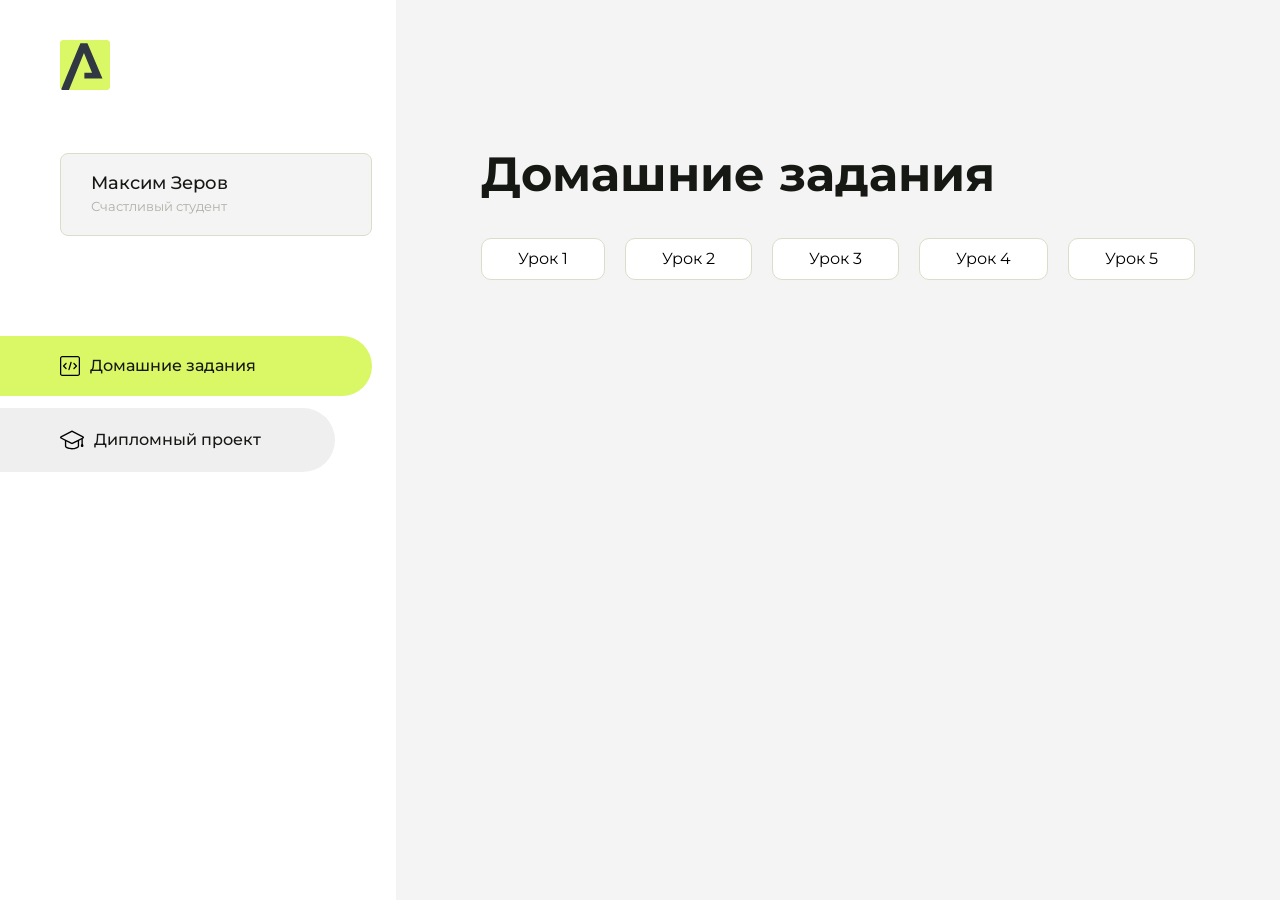
==== index.html @ b657c426 "Update index.html" ====
<!DOCTYPE html>
<html lang="en">
<head>
    <meta charset="UTF-8">
    <meta name="viewport" content="width=device-width, initial-scale=1.0">
    <title>Домашняя работа</title>
    <link rel="shortcut icon" href="src/logo.ico" type="image/x-icon">
    <link rel="preconnect" href="https://fonts.googleapis.com">
    <link rel="preconnect" href="https://fonts.gstatic.com" crossorigin>
    <link href="https://fonts.googleapis.com/css2?family=Montserrat:wght@400;500;700&family=Rubik:wght@500&display=swap"
          rel="stylesheet">
    <link rel="stylesheet" href="src/style.css">
</head>
<body id="body">
<div class="overlay" id="overlay"></div>
<div class="layout">
    <div class="burger" id="burger">
        <svg viewBox="0 0 24 24" fill="none" xmlns="http://www.w3.org/2000/svg">
            <g id="SVGRepo_bgCarrier" stroke-width="0"></g>
            <g id="SVGRepo_tracerCarrier" stroke-linecap="round" stroke-linejoin="round"></g>
            <g id="SVGRepo_iconCarrier">
                <path d="M4 18L20 18" stroke="#DAF765" stroke-width="2" stroke-linecap="round"></path>
                <path d="M4 12L20 12" stroke="#DAF765" stroke-width="2" stroke-linecap="round"></path>
                <path d="M4 6L20 6" stroke="#DAF765" stroke-width="2" stroke-linecap="round"></path>
            </g>
        </svg>
    </div>
    <aside class="sidebar" id="sidebar">
        <div class="sidebar__inner">
            <div class="logo">
                <svg width="50" height="50" viewBox="0 0 50 50" fill="none" xmlns="http://www.w3.org/2000/svg">
                    <g clip-path="url(#clip0_513_74730)">
                        <path d="M46.17 -0.257004H3.83C1.57281 -0.257004 -0.257 1.57281 -0.257 3.83V46.17C-0.257 48.4272 1.57281 50.257 3.83 50.257H46.17C48.4272 50.257 50.257 48.4272 50.257 46.17V3.83C50.257 1.57281 48.4272 -0.257004 46.17 -0.257004Z"
                              fill="#DAF765"/>
                        <path d="M24.375 38.4H42.461L27.441 3.1585H20.4355C20.4355 3.1585 6.7895 35.881 1.1945 49.294C2.015 50.0275 3.0945 50.257 3.6945 50.257H8.8445L23.954 13.07L32.0465 32.8285H24.375V38.4Z"
                              fill="#323843"/>
                    </g>
                    <defs>
                        <clipPath id="clip0_513_74730">
                            <rect width="50" height="50" fill="white"/>
                        </clipPath>
                    </defs>
                </svg>
            </div>
            <div class="sidebar__user">
                <div class="sidebar__name">Максим Зеров</div>
                <div class="sidebar__text">Счастливый студент</div>
            </div>
            <div class="sidebar__tabs">
                <div class="sidebar__item">
                    <button class="sidebar__button active" id="tasks">
                        <svg xmlns="http://www.w3.org/2000/svg" width="20" height="20" viewBox="0 0 20 20" fill="none">
                            <g clip-path="url(#clip0_704_74543)">
                                <path d="M17.7083 20H2.29167C1.0275 20 0 18.9725 0 17.7083V2.29167C0 1.0275 1.0275 0 2.29167 0H17.7083C18.9725 0 20 1.0275 20 2.29167V17.7083C20 18.9725 18.9725 20 17.7083 20ZM2.29167 1.25C1.7175 1.25 1.25 1.7175 1.25 2.29167V17.7083C1.25 18.2825 1.7175 18.75 2.29167 18.75H17.7083C18.2825 18.75 18.75 18.2825 18.75 17.7083V2.29167C18.75 1.7175 18.2825 1.25 17.7083 1.25H2.29167Z"
                                      fill="black"/>
                                <path d="M6.04167 13.125C5.88167 13.125 5.72167 13.0642 5.6 12.9417L3.1 10.4417C2.85583 10.1975 2.85583 9.80167 3.1 9.5575L5.6 7.0575C5.84417 6.81333 6.24 6.81333 6.48417 7.0575C6.72833 7.30167 6.72833 7.6975 6.48417 7.94167L4.42583 10L6.48417 12.0583C6.72833 12.3025 6.72833 12.6983 6.48417 12.9425C6.36167 13.0642 6.20167 13.125 6.04167 13.125Z"
                                      fill="black"/>
                                <path d="M8.95833 14.1667C8.9 14.1667 8.84 14.1583 8.78167 14.1417C8.45083 14.0442 8.26083 13.6967 8.35833 13.3658L10.4417 6.28251C10.5392 5.95084 10.8892 5.76417 11.2175 5.85917C11.5483 5.95667 11.7383 6.30417 11.6408 6.63501L9.5575 13.7183C9.47833 13.9908 9.22833 14.1667 8.95833 14.1667Z"
                                      fill="black"/>
                                <path d="M13.9583 13.125C13.7983 13.125 13.6383 13.0642 13.5167 12.9417C13.2725 12.6975 13.2725 12.3017 13.5167 12.0575L15.575 9.99916L13.5167 7.94083C13.2725 7.69666 13.2725 7.30083 13.5167 7.05666C13.7608 6.81249 14.1567 6.81249 14.4008 7.05666L16.9008 9.55666C17.145 9.80083 17.145 10.1967 16.9008 10.4408L14.4008 12.9408C14.2783 13.0642 14.1183 13.125 13.9583 13.125Z"
                                      fill="black"/>
                            </g>
                            <defs>
                                <clipPath id="clip0_704_74543">
                                    <rect width="20" height="20" fill="white"/>
                                </clipPath>
                            </defs>
                        </svg>
                        <span>Домашние задания</span></button>
                </div>
                <div class="sidebar__item">
                    <button class="sidebar__button" id="diplom">
                        <svg xmlns="http://www.w3.org/2000/svg" width="24" height="24" viewBox="0 0 24 24" fill="none">
                            <g clip-path="url(#clip0_704_74553)">
                                <path d="M23.2628 10.5971C23.7176 10.365 24 9.90375 24 9.39337C24 8.883 23.7176 8.42175 23.2628 8.18962L12.6135 2.75362C12.2291 2.55824 11.7705 2.55787 11.3854 2.75399L0.736875 8.19C0.282375 8.42175 0 8.883 0 9.39337C0 9.90375 0.282375 10.365 0.736875 10.5971L4.89038 12.7177V18.2074C4.89038 19.8154 8.412 21.393 12 21.393C15.5884 21.393 19.1096 19.815 19.1096 18.2074V12.7174L21.4609 11.517V15.8017L20.901 17.2305C20.7409 17.6389 20.7934 18.0994 21.0405 18.4616C21.2876 18.8246 21.6979 19.041 22.1366 19.041C22.5754 19.041 22.9852 18.8246 23.2324 18.462C23.4795 18.099 23.532 17.6385 23.3719 17.2301L22.8124 15.8021V10.827L23.2628 10.5971ZM17.7623 18.1721C17.6198 18.6375 15.3491 20.0419 12 20.0419C8.65088 20.0419 6.38025 18.6375 6.2415 18.2074V12.3037L6.23887 12.3019C6.23812 12.057 6.1065 11.8207 5.87325 11.7019L1.3515 9.39337L12 3.95737L22.6489 9.39337L12 14.8294L5.87325 11.7019C5.54063 11.5331 4.6695 11.6674 4.5 12C4.33012 12.3322 4.55813 12.5479 4.89038 12.7177L11.3857 16.0331C11.5781 16.1314 11.7889 16.1805 12 16.1805C12.2107 16.1805 12.4222 16.1314 12.6146 16.0331L17.7593 13.407L17.7623 18.1721Z"
                                      fill="black"/>
                            </g>
                            <defs>
                                <clipPath id="clip0_704_74553">
                                    <rect width="24" height="24" fill="white"/>
                                </clipPath>
                            </defs>
                        </svg>
                        <span>Дипломный проект</span></button>
                </div>
            </div>
        </div>

    </aside>
    <div class="content">
        <div class="container">
            <div class="content__block" id="tasksBlock">
                <div class="content__title">Домашние задания</div>
                <ul class="content__list">
                    <li class="content__list-item">
                        <a href="lesson1/index.html">Урок 1</a>
                    </li>
                     <li class="content__list-item">
                        <a href="lesson2/index.html">Урок 2</a>
                    </li>
                    <li class="content__list-item">
                        <a href="lesson3/index.html">Урок 3</a>
                    </li>
                       <li class="content__list-item">
                        <a href="lesson4/index.html">Урок 4</a>
                    </li>
                      <li class="content__list-item">
                        <a href="lesson5/index.html">Урок 5</a>
                    </li>
                </ul>
            </div>
            <div class="content__block hidden" id="diplomBlock">
                <div class="content__title">Дипломный проект</div>
                <div class="content__list-diplom">
                    <a href="ПАПКА-С-НОМЕРОМ-УРОКА">Ссылка на ДЗ</a>
                </div>
                <div class="content__decor">
                    <div class="content__decor-text">Давай проверим, чему ты научился!</div>
                    <div class="content__decor-img">
                        <img src="src/decor.png" alt="decor">
                    </div>
                </div>
            </div>
        </div>
    </div>
</div>
<script src="src/index.js"></script>
</body>
</html>
---- src/style.css ----
*{padding: 0;margin: 0;border: 0;}
*,*:before,*:after{-webkit-box-sizing: border-box;box-sizing: border-box;}
:focus,:active{outline: none;}
a:focus,a:active{outline: none;}
nav,footer,header,aside{display: block;}
html,body{
    height:100%;width:100%;
    font-size:100%;line-height:1;-ms-text-size-adjust:100%;-moz-text-size-adjust:100%;-webkit-text-size-adjust:100%;}
input,button,textarea{font-family:inherit;}
input::-ms-clear{display: none;}
button{cursor: pointer;}
button::-moz-focus-inner{padding:0;border:0;}
a,a:visited{text-decoration: none;}
a:hover{text-decoration: none;}
ul li{list-style: none;}
img{vertical-align: top;}
h1,h2,h3,h4,h5,h6{font-size:inherit;font-weight: inherit;}
a{color:inherit;}



body {
    font-family: "Montserrat",SansSerif;
    color: black;
}

body.overflow {
    overflow: hidden;
}



.layout {
    display: -webkit-box;
    display: -ms-flexbox;
    display: flex;
    min-height: 100vh;
}

.sidebar {
    padding: 40px 24px 40px 0;
    -ms-flex-negative: 0;
    flex-shrink: 0;
    background-color: white;
}



.content {
    -webkit-box-flex: 1;
    -ms-flex-positive: 1;
    flex-grow: 1;
    background-color: #F4F4F4;
}

.container {
    display: -webkit-box;
    display: -ms-flexbox;
    display: flex;
    -webkit-box-orient: vertical;
    -webkit-box-direction: normal;
    -ms-flex-direction: column;
    flex-direction: column;
    -webkit-box-pack: center;
    -ms-flex-pack: center;
    justify-content: center;
    -webkit-box-align: center;
    -ms-flex-align: center;
    align-items: center;
    padding: 150px 60px 80px 60px;
}


.logo {
    margin-left: 60px;
    margin-bottom: 60px;
}

.sidebar__user {
    background-color: #F4F4F4;
    padding: 20px 30px;
    margin-left: 60px;
    margin-bottom: 100px;
    border-radius: 8px;
    border: 1px solid #DADEC9;
}

.sidebar__name {
    color:#161814;
    font-size: 18px;
    font-weight: 500;
    margin-bottom: 6px;
}

.sidebar__text {
    color: #AFB1A7;
    font-size: 13px;
    font-weight: 400;
    line-height: 130%; /* 16.9px */
}

.sidebar__item {
    width: 372px;
}

.sidebar__button {
    display: -webkit-box;
    display: -ms-flexbox;
    display: flex;
    -webkit-box-align: center;
    -ms-flex-align: center;
    align-items: center;
    gap: 10px;
    padding: 20px 60px;
    margin-bottom: 12px;
    border-radius: 0px 100px 100px 0px;
    -webkit-transition: all .5s;
    -o-transition: all .5s;
    transition: all .5s;
    cursor: pointer;
    width: 90%;
    color:#161814;
    font-size: 16px;
    font-weight: 500;
}

.sidebar__button.active , .sidebar__button:hover {
    width: 100%;
    background-color: #DAF765;
}


.content__title {
    color: #161814;
    font-size: 48px;
    font-weight: 700;
    margin-bottom: 40px;
}

.content__list {
    display: -webkit-box;
    display: -ms-flexbox;
    display: flex;
    -webkit-box-align: center;
    -ms-flex-align: center;
    align-items: center;
    -ms-flex-wrap: wrap;
    flex-wrap: wrap;
    gap: 20px;
}



.content__list-item  {
    cursor: pointer;
    padding: 12px 18px;
    background-color: #fff;
    border-radius: 10px;
    border: 1px solid #DADEC9;
    -webkit-transition: all .3s;
    -o-transition: all .3s;
    transition: all .3s;
}

.content__list-item:hover,.content__list-diplom:hover {
    background-color: #AFB1A7;
}

li a {
    padding: 12px 18px;

}


.content__list-diplom {
    -webkit-transition: all .3s;
    -o-transition: all .3s;
    transition: all .3s;
    display: inline-block;
    padding: 12px 18px;
    background-color: #fff;
    border-radius: 10px;
    border: 1px solid #DADEC9;
}

.content__decor {
    display: -webkit-box;
    display: -ms-flexbox;
    display: flex;
    -webkit-box-align: center;
    -ms-flex-align: center;
    align-items: center;
}

.content__decor-text {
    color:#BEDD44;
    font-size: 36px;
    font-weight: 700;
    line-height: 110%; /* 39.6px */
}

.content__block {
    max-width: 1200px;
}

.content__block.hidden {
    display: none;
}

.content__decor-img img{
    width: 100%;
}

.burger {
    display: none;
    padding: 5px;
    position: fixed;
    top: 3%;
    right: 7%;
    width: 40px;
    height: 40px;
    background-color: #161814;
    border-radius: 50%;
    z-index: 10;
    border: 1px solid #DAF765;
}

@media (max-width: 768px) {
    .burger {
        display: block;
    }

    .sidebar {
        -webkit-transition: all .3s;
        -o-transition: all .3s;
        transition: all .3s;
        -webkit-transform: translateX(-100%);
        -ms-transform: translateX(-100%);
        transform: translateX(-100%);
        position: fixed;
        top: 0;
        left: 0;
        bottom: 0;
        z-index: 5;
    }

    .sidebar.show {
        -webkit-transform: translateX(0%);
        -ms-transform: translateX(0%);
        transform: translateX(0%);
    }

    .overlay {
        opacity: 0;
        pointer-events: none;
        -webkit-transition: all .3s;
        -o-transition: all .3s;
        transition: all .3s;
        position: absolute;
        top: 0;
        right: 0;
        left: 0;
        bottom: 0;
        z-index: 3;
        background-color: #000000e0;
    }

    .overlay.show {
        opacity: 1;
        pointer-events: all;
    }

    .container {
        padding: 40px 20px;
        min-height: 100%;
    }

    .content__decor {
        margin-top: 20px;
        -webkit-box-orient: vertical;
        -webkit-box-direction: normal;
        -ms-flex-direction: column;
        flex-direction: column;
    }
}

@media (max-width: 400px) {
    .sidebar__user {
        margin-left: 0;
    }
}
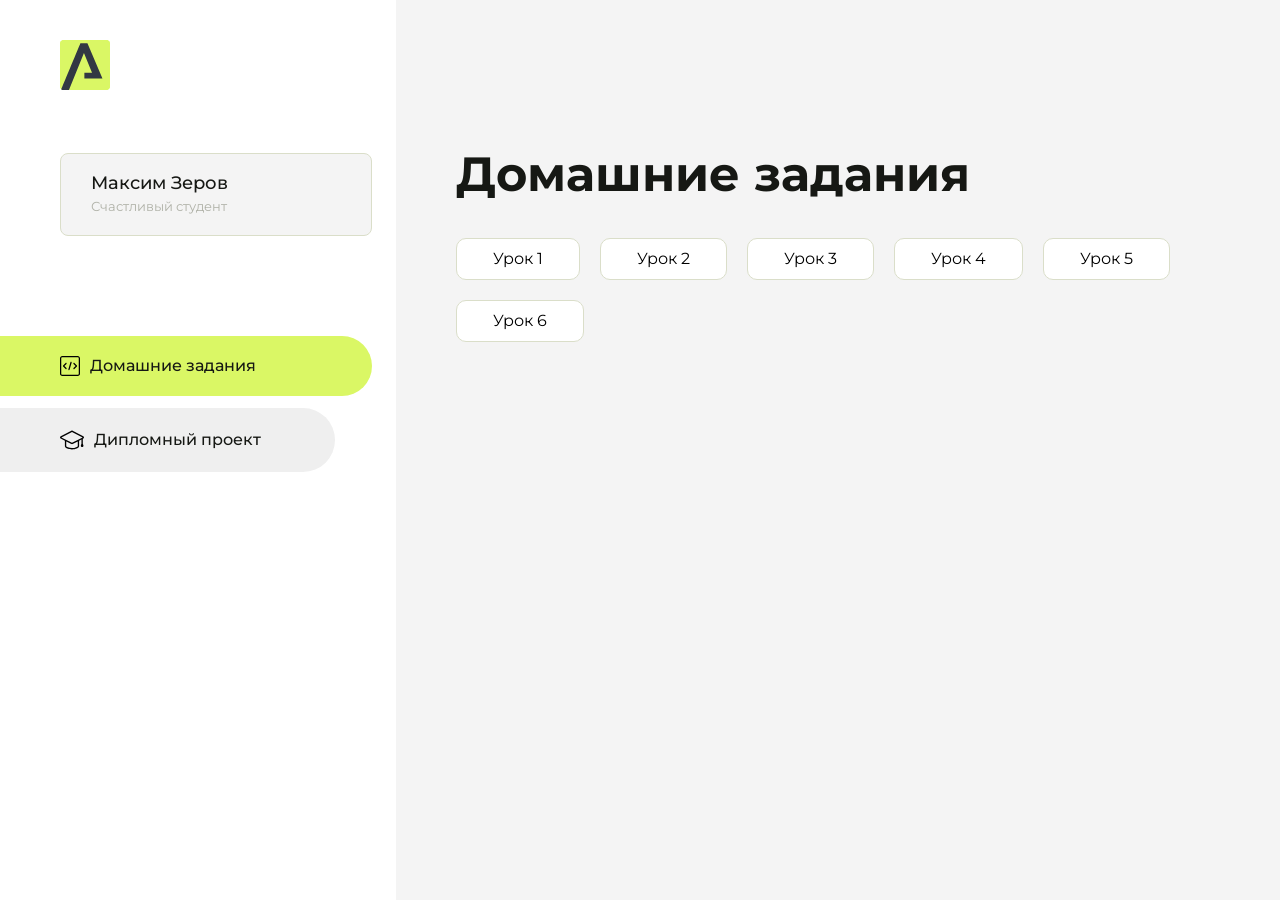
==== commit ebdc8f6b: "Update index.html" ====
--- a/index.html
+++ b/index.html
@@ -107,6 +107,9 @@
                       <li class="content__list-item">
                         <a href="lesson5/index.html">Урок 5</a>
                     </li>
+                       <li class="content__list-item">
+                        <a href="lesson6/index.html">Урок 6</a>
+                    </li>
                 </ul>
             </div>
             <div class="content__block hidden" id="diplomBlock">
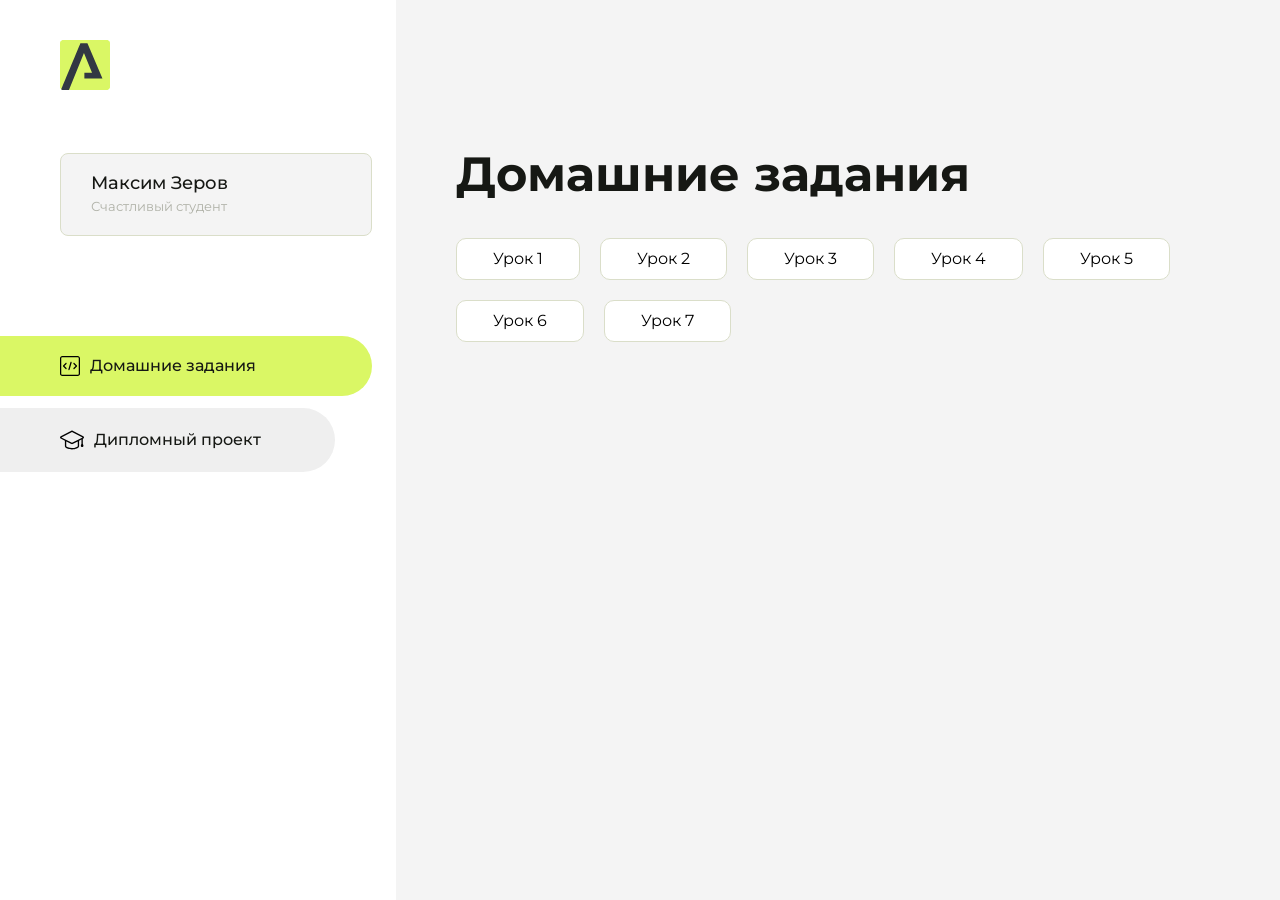
==== commit 1c42234b: "Update index.html" ====
--- a/index.html
+++ b/index.html
@@ -110,6 +110,9 @@
                        <li class="content__list-item">
                         <a href="lesson6/index.html">Урок 6</a>
                     </li>
+                    <li class="content__list-item">
+                        <a href="Todo List/index.html">Урок 7</a>
+                    </li>
                 </ul>
             </div>
             <div class="content__block hidden" id="diplomBlock">
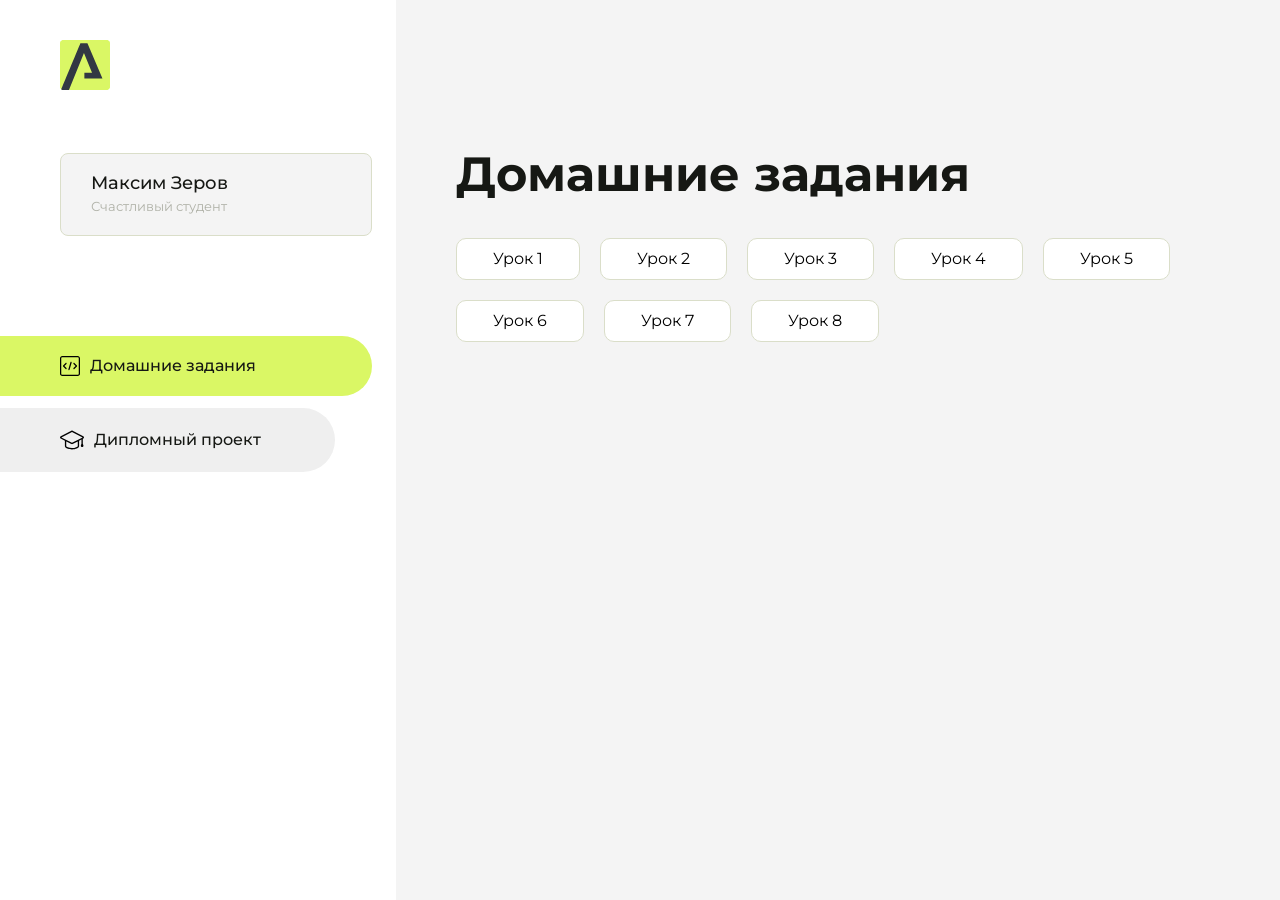
==== commit e1dfaff8: "Update index.html" ====
--- a/index.html
+++ b/index.html
@@ -113,6 +113,9 @@
                     <li class="content__list-item">
                         <a href="Todo List/index.html">Урок 7</a>
                     </li>
+                     <li class="content__list-item">
+                        <a href="todoUp/index.html">Урок 8</a>
+                    </li>
                 </ul>
             </div>
             <div class="content__block hidden" id="diplomBlock">
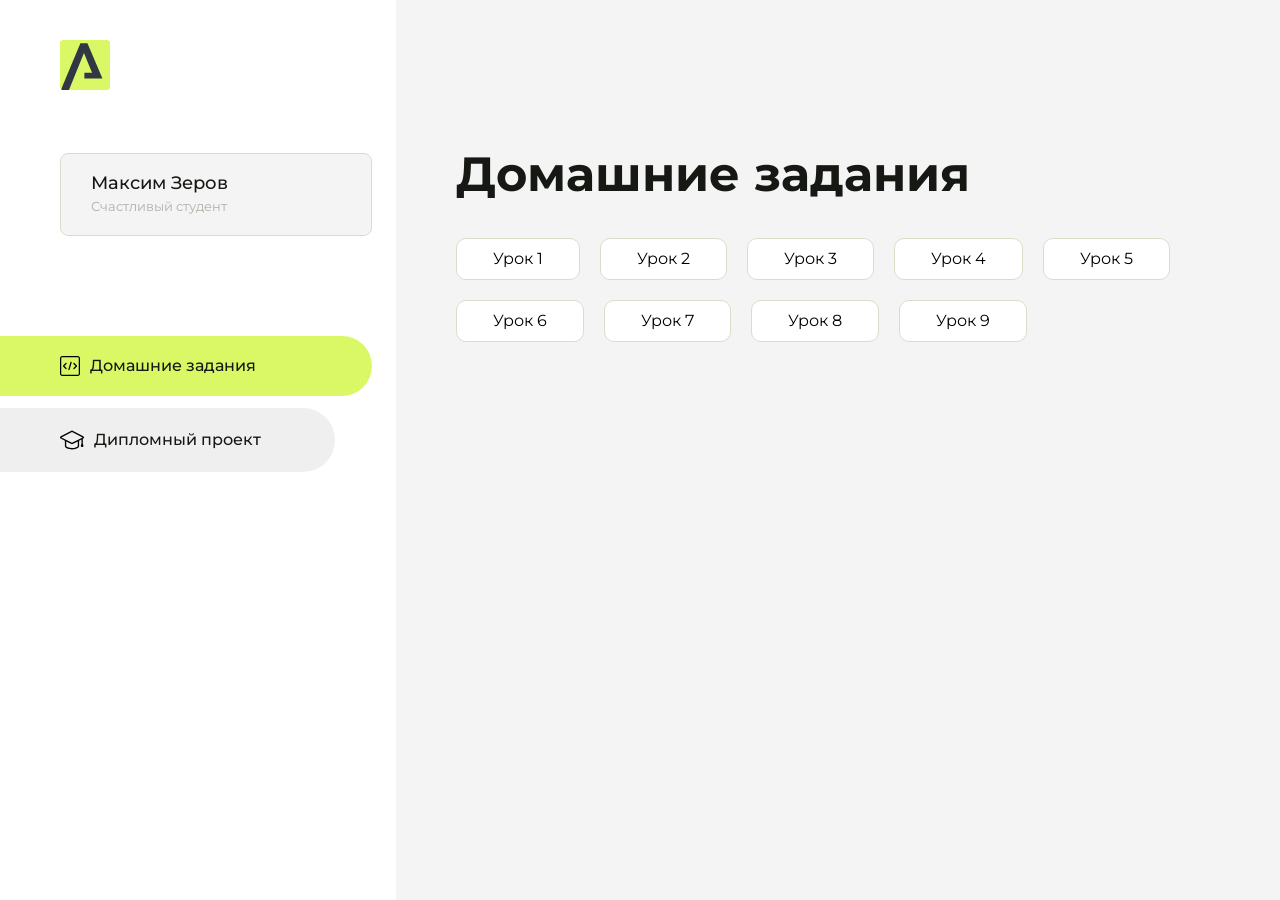
==== commit 60a642c1: "Update index.html" ====
--- a/index.html
+++ b/index.html
@@ -116,6 +116,9 @@
                      <li class="content__list-item">
                         <a href="todoUp/index.html">Урок 8</a>
                     </li>
+                    <li class="content__list-item">
+                        <a href="todoUp/index.html">Урок 9</a>
+                    </li>
                 </ul>
             </div>
             <div class="content__block hidden" id="diplomBlock">
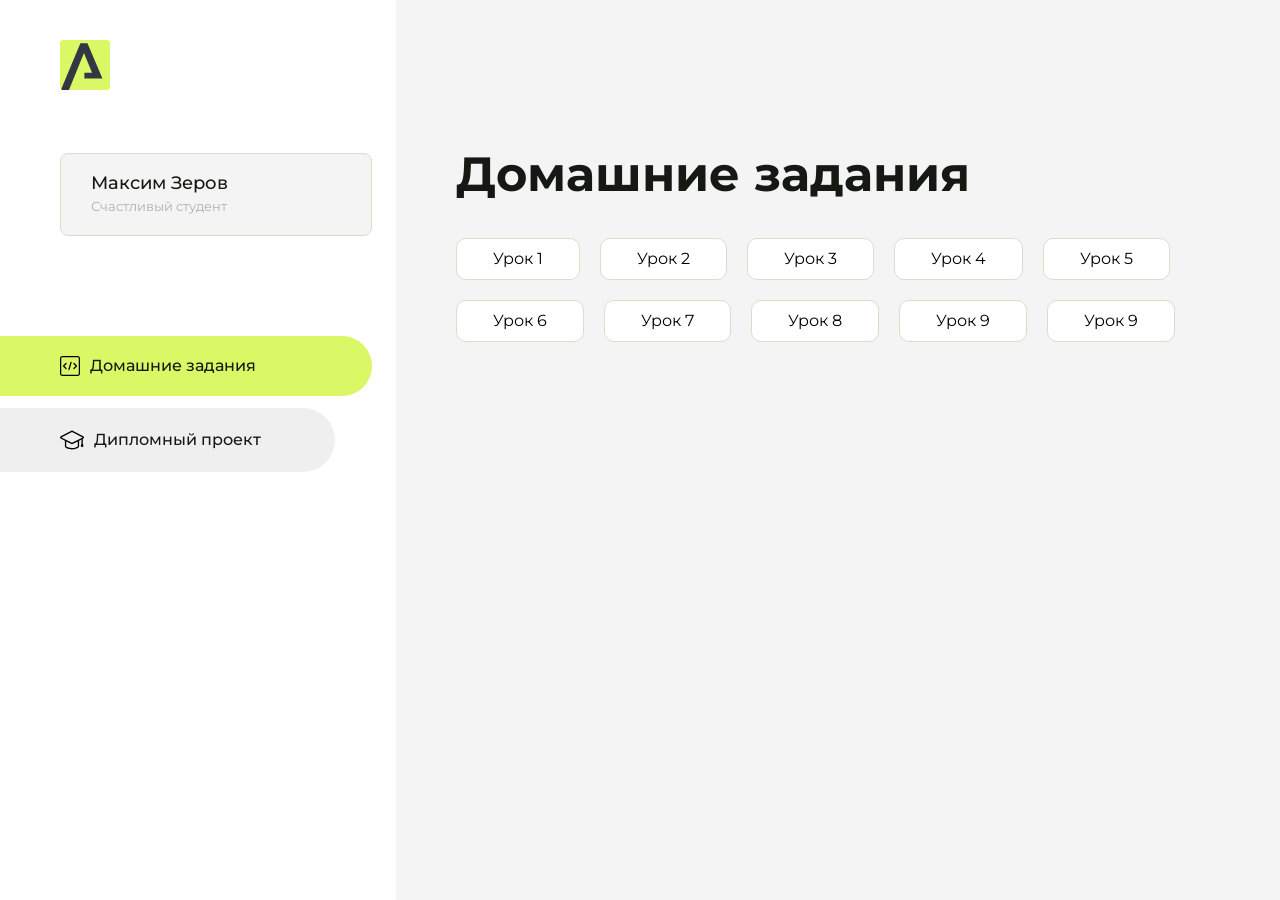
==== commit 01b671ef: "Update index.html" ====
--- a/index.html
+++ b/index.html
@@ -119,6 +119,9 @@
                     <li class="content__list-item">
                         <a href="todoUp/index.html">Урок 9</a>
                     </li>
+                      <li class="content__list-item">
+                        <a href="todoUp1/index.html">Урок 9</a>
+                    </li>
                 </ul>
             </div>
             <div class="content__block hidden" id="diplomBlock">
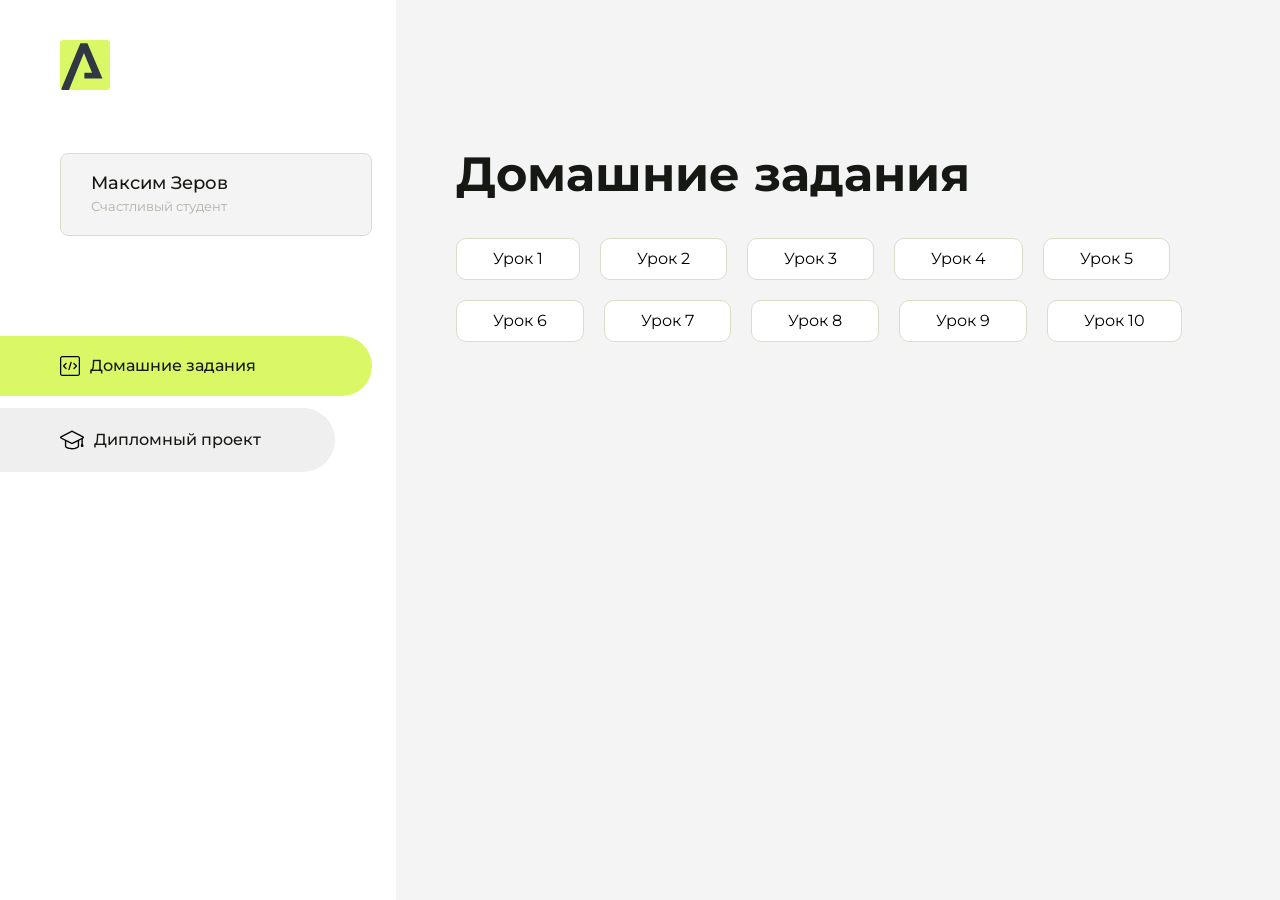
==== commit 5cf64c80: "Update index.html" ====
--- a/index.html
+++ b/index.html
@@ -120,7 +120,7 @@
                         <a href="todoUp/index.html">Урок 9</a>
                     </li>
                       <li class="content__list-item">
-                        <a href="todoUp1/index.html">Урок 9</a>
+                        <a href="todoUp1/index.html">Урок 10</a>
                     </li>
                 </ul>
             </div>
